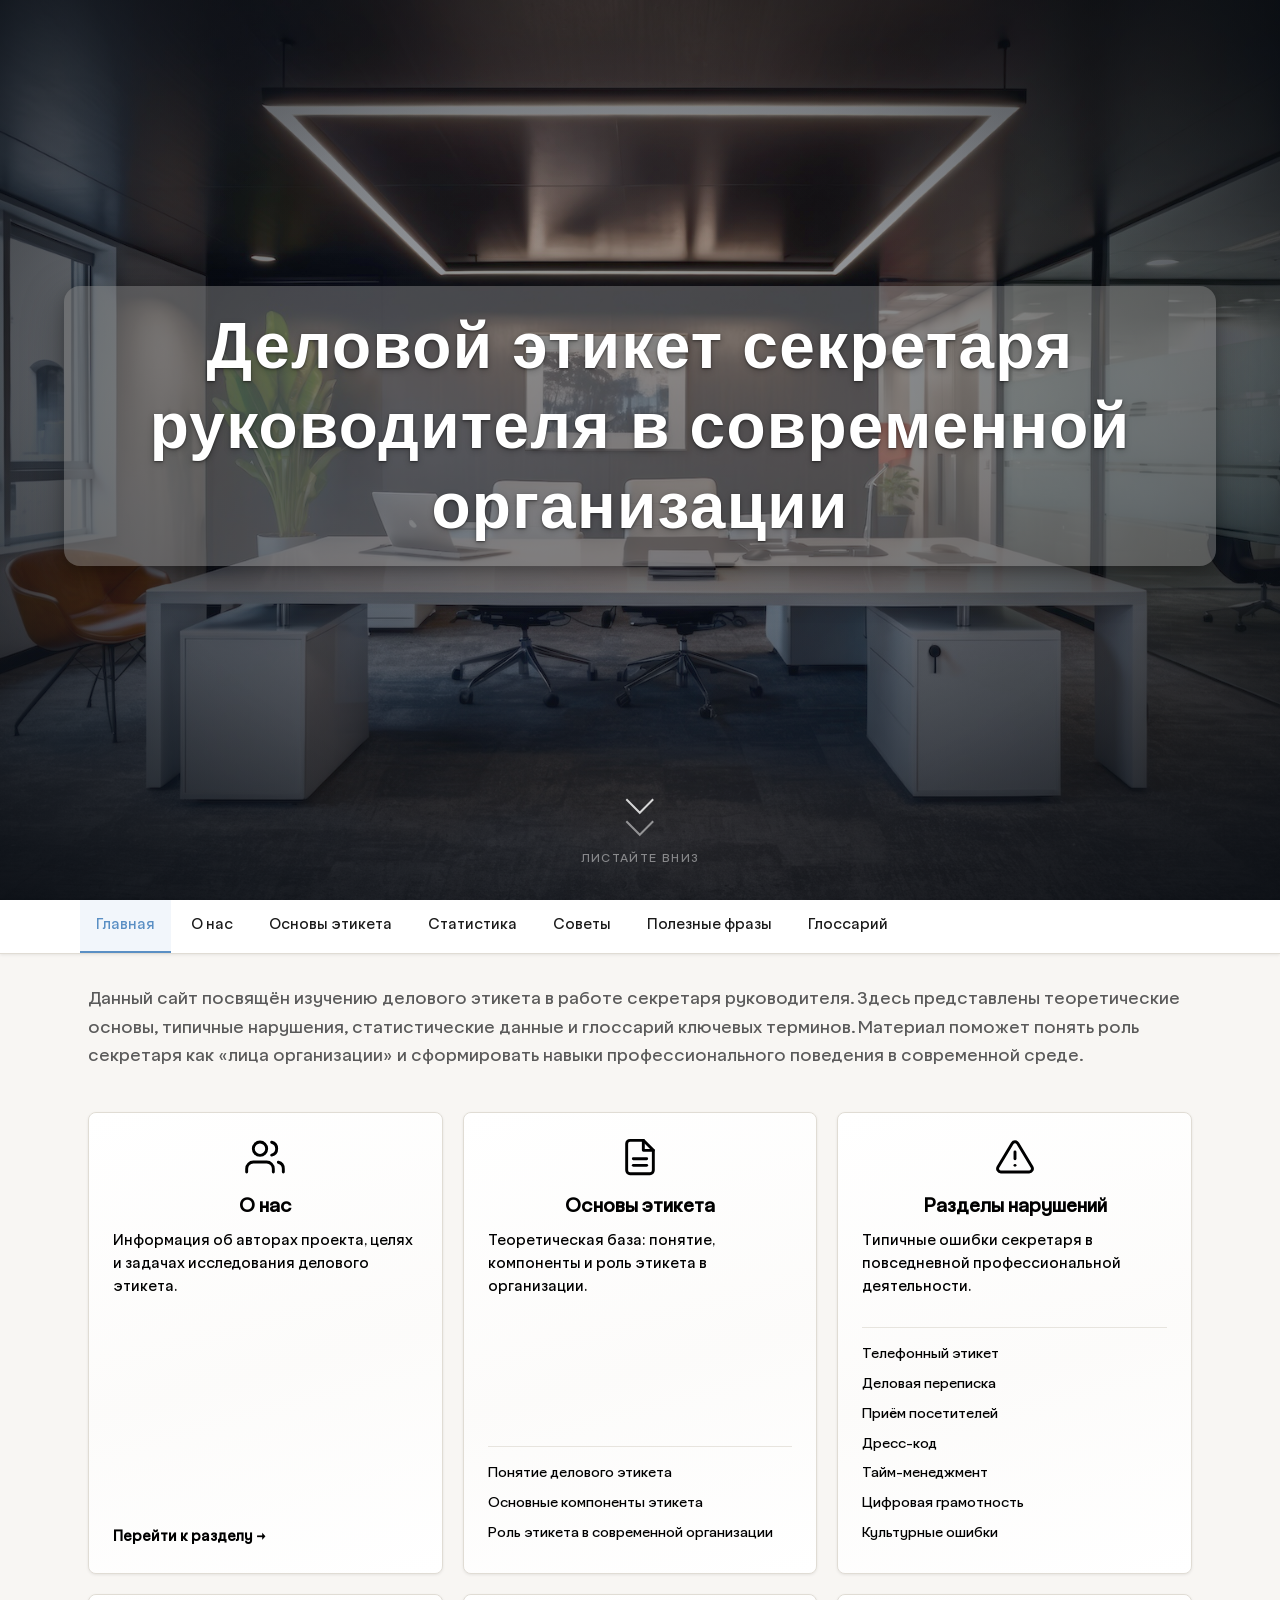
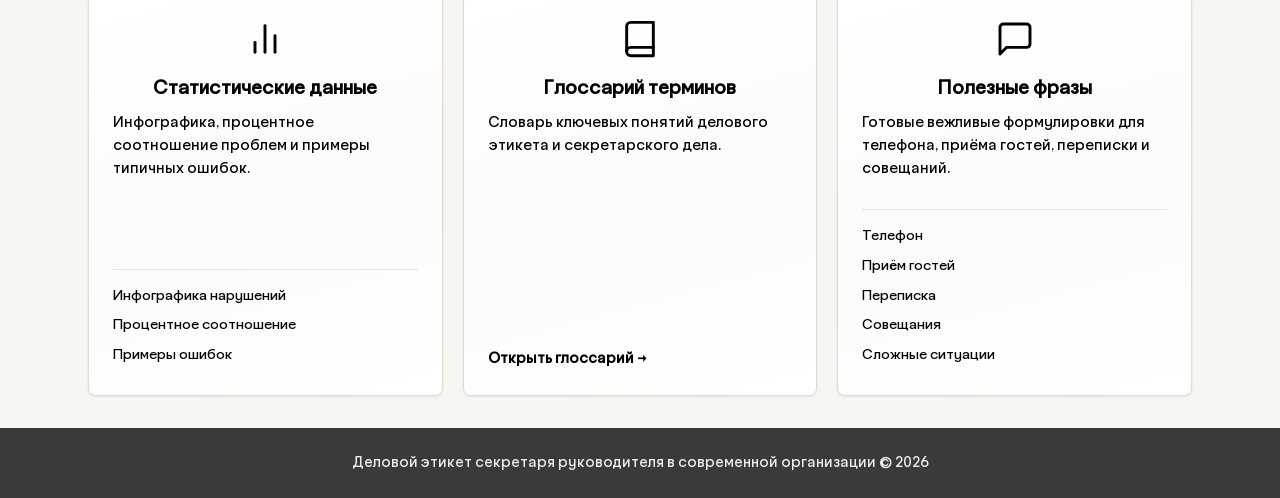
==== index.html @ c343a9f8 "Add files via upload" ====
<!DOCTYPE html>
<html lang="ru">
<head>
  <meta charset="UTF-8">
  <meta name="viewport" content="width=device-width, initial-scale=1.0, viewport-fit=cover">
  <title>Деловой этикет секретаря руководителя</title>
  <link rel="stylesheet" href="styles.css">
</head>
<body class="page-home">
  <header class="hero-splash" aria-label="Главный экран">
    <div class="hero-splash__bg" aria-hidden="true"></div>
    <div class="hero-splash__content">
      <div class="hero-splash__title-box">
        <h1 class="hero-splash__title">Деловой этикет секретаря руководителя в современной организации</h1>
      </div>
    </div>
    <a href="#site-content" class="hero-splash__scroll" aria-label="Прокрутить вниз к содержимому">
      <span class="hero-splash__scroll-arrows" aria-hidden="true">
        <span class="hero-splash__scroll-icon"></span>
        <span class="hero-splash__scroll-icon"></span>
      </span>
      <span class="hero-splash__scroll-text">Листайте вниз</span>
    </a>
  </header>

  <div id="site-content" class="page-home__body">
    <nav class="site-nav" aria-label="Основная навигация">
      <div class="site-nav__inner">
        <button class="site-nav__toggle" aria-label="Открыть меню" aria-expanded="false">☰</button>
        <ul class="site-nav__list">
          <li><a class="site-nav__link site-nav__link--active" href="index.html">Главная</a></li>
          <li><a class="site-nav__link" href="pages/about.html">О нас</a></li>
          <li><a class="site-nav__link" href="pages/etiquette.html">Основы этикета</a></li>
          
          <li><a class="site-nav__link" href="pages/statistics.html">Статистика</a></li>
          
          <li><a class="site-nav__link" href="pages/violations.html">Советы</a></li>
          <li><a class="site-nav__link" href="pages/phrases.html">Полезные фразы</a></li>
          <li><a class="site-nav__link" href="pages/glossary.html">Глоссарий</a></li>
        </ul>
      </div>
    </nav>

    <main class="main">
      <section class="hero">
        <p class="hero__text">
          Данный сайт посвящён изучению делового этикета в работе секретаря руководителя.
          Здесь представлены теоретические основы, типичные нарушения, статистические данные
          и глоссарий ключевых терминов. Материал поможет понять роль секретаря как «лица
          организации» и сформировать навыки профессионального поведения в современной среде.
        </p>
      </section>

      <section class="section-grid" aria-label="Навигация по разделам">
        <article class="section-card section-card--about">
          <div class="section-card__icon" aria-hidden="true">
            <svg viewBox="0 0 24 24"><path d="M17 21v-2a4 4 0 0 0-4-4H5a4 4 0 0 0-4 4v2"/><circle cx="9" cy="7" r="4"/><path d="M23 21v-2a4 4 0 0 0-3-3.87"/><path d="M16 3.13a4 4 0 0 1 0 7.75"/></svg>
          </div>
          <h2 class="section-card__title">О нас</h2>
          <p class="section-card__desc">Информация об авторах проекта, целях и задачах исследования делового этикета.</p>
          <a class="section-card__link" href="pages/about.html">Перейти к разделу →</a>
        </article>

        <article class="section-card section-card--etiquette">
          <div class="section-card__icon" aria-hidden="true">
            <svg viewBox="0 0 24 24"><path d="M14 2H6a2 2 0 0 0-2 2v16a2 2 0 0 0 2 2h12a2 2 0 0 0 2-2V8z"/><polyline points="14 2 14 8 20 8"/><line x1="16" y1="13" x2="8" y2="13"/><line x1="16" y1="17" x2="8" y2="17"/></svg>
          </div>
          <h2 class="section-card__title">Основы этикета</h2>
          <p class="section-card__desc">Теоретическая база: понятие, компоненты и роль этикета в организации.</p>
          <ul class="section-card__sublist">
            <li><a href="pages/etiquette.html#concept">Понятие делового этикета</a></li>
            <li><a href="pages/etiquette.html#components">Основные компоненты этикета</a></li>
            <li><a href="pages/etiquette.html#role">Роль этикета в современной организации</a></li>
          </ul>
        </article>

        <article class="section-card section-card--violations">
          <div class="section-card__icon" aria-hidden="true">
            <svg viewBox="0 0 24 24"><path d="M10.29 3.86 1.82 18a2 2 0 0 0 1.71 3h16.94a2 2 0 0 0 1.71-3L13.71 3.86a2 2 0 0 0-3.42 0z"/><line x1="12" y1="9" x2="12" y2="13"/><line x1="12" y1="17" x2="12.01" y2="17"/></svg>
          </div>
          <h2 class="section-card__title">Разделы нарушений</h2>
          <p class="section-card__desc">Типичные ошибки секретаря в повседневной профессиональной деятельности.</p>
          <ul class="section-card__sublist">
            <li><a href="pages/violations.html#phone">Телефонный этикет</a></li>
            <li><a href="pages/violations.html#correspondence">Деловая переписка</a></li>
            <li><a href="pages/violations.html#reception">Приём посетителей</a></li>
            <li><a href="pages/violations.html#dresscode">Дресс-код</a></li>
            <li><a href="pages/violations.html#timemanagement">Тайм-менеджмент</a></li>
            <li><a href="pages/violations.html#digital">Цифровая грамотность</a></li>
            <li><a href="pages/violations.html#cultural">Культурные ошибки</a></li>
          </ul>
        </article>

        <article class="section-card section-card--statistics">
          <div class="section-card__icon" aria-hidden="true">
            <svg viewBox="0 0 24 24"><line x1="18" y1="20" x2="18" y2="10"/><line x1="12" y1="20" x2="12" y2="4"/><line x1="6" y1="20" x2="6" y2="14"/></svg>
          </div>
          <h2 class="section-card__title">Статистические данные</h2>
          <p class="section-card__desc">Инфографика, процентное соотношение проблем и примеры типичных ошибок.</p>
          <ul class="section-card__sublist">
            <li><a href="pages/statistics.html#infographic">Инфографика нарушений</a></li>
            <li><a href="pages/statistics.html#charts">Процентное соотношение</a></li>
            <li><a href="pages/statistics.html#examples">Примеры ошибок</a></li>
          </ul>
        </article>

        <article class="section-card section-card--glossary">
          <div class="section-card__icon" aria-hidden="true">
            <svg viewBox="0 0 24 24"><path d="M4 19.5A2.5 2.5 0 0 1 6.5 17H20"/><path d="M6.5 2H20v20H6.5A2.5 2.5 0 0 1 4 19.5v-15A2.5 2.5 0 0 1 6.5 2z"/></svg>
          </div>
          <h2 class="section-card__title">Глоссарий терминов</h2>
          <p class="section-card__desc">Словарь ключевых понятий делового этикета и секретарского дела.</p>
          <a class="section-card__link" href="pages/glossary.html">Открыть глоссарий →</a>
        </article>

        <article class="section-card section-card--phrases">
          <div class="section-card__icon" aria-hidden="true">
            <svg viewBox="0 0 24 24"><path d="M21 15a2 2 0 0 1-2 2H7l-4 4V5a2 2 0 0 1 2-2h14a2 2 0 0 1 2 2z"/></svg>
          </div>
          <h2 class="section-card__title">Полезные фразы</h2>
          <p class="section-card__desc">Готовые вежливые формулировки для телефона, приёма гостей, переписки и совещаний.</p>
          <ul class="section-card__sublist">
            <li><a href="pages/phrases.html#phone">Телефон</a></li>
            <li><a href="pages/phrases.html#reception">Приём гостей</a></li>
            <li><a href="pages/phrases.html#email">Переписка</a></li>
            <li><a href="pages/phrases.html#meetings">Совещания</a></li>
            <li><a href="pages/phrases.html#difficult">Сложные ситуации</a></li>
          </ul>
        </article>
      </section>
    </main>

    <footer class="site-footer">
      <p class="site-footer__copy">Деловой этикет секретаря руководителя в современной организации © 2026</p>
    </footer>
  </div>

  <script src="script.js"></script>
</body>
</html>
---- styles.css ----
/* Положите файлы шрифтов в папку fonts/ (см. имена в @font-face ниже) */
@font-face {
  font-family: "The Bold Font Pro (Cyr-Lat)";
  src:
    url("fonts/TheBoldFontPro-CyrLat.woff2") format("woff2"),
    url("fonts/TheBoldFontPro-CyrLat.woff") format("woff"),
    url("fonts/TheBoldFontPro-CyrLat.ttf") format("truetype"),
    url("fonts/bold-font-pro-cyr-lat.ttf") format("truetype");
  font-weight: 700;
  font-style: normal;
  font-display: swap;
}

@font-face {
  font-family: "Aktifo A";
  src: url("fonts/osnovnoi.TTF") format("truetype");
  font-weight: 400;
  font-style: normal;
  font-display: swap;
}

:root {
  --color-primary: #2c3e50;
  --color-primary-light: #34495e;
  --color-accent: #5a8fc4;
  --color-accent-hover: #4682b4;
  --color-accent-light: #a8c8e8;
  --color-soft-blue: #5a8fc4;
  --color-soft-blue-hover: #4682b4;
  --color-gradient-dark: #4a5f73;
  --color-gradient-mid: #5a8fc4;
  --color-gradient-light: #8eb5dc;
  --color-bg: #f8f6f3;
  --color-surface: #ffffff;
  --color-text: #1a1a1a;
  --color-text-muted: #5a5a5a;
  --color-border: #e0dcd4;
  --shadow-sm: 0 1px 3px rgba(0, 0, 0, 0.08);
  --shadow-md: 0 4px 12px rgba(0, 0, 0, 0.1);
  --radius: 8px;
  --max-width: 72rem;
  --font-heading: "The Bold Font Pro (Cyr-Lat)", "Arial Black", sans-serif;
  --font-body: "Aktifo A", "Segoe UI", system-ui, sans-serif;
}

*,
*::before,
*::after {
  box-sizing: border-box;
  margin: 0;
  padding: 0;
}

html {
  scroll-behavior: smooth;
  -webkit-text-size-adjust: 100%;
  text-size-adjust: 100%;
}

body {
  font-family: var(--font-body);
  line-height: 1.6;
  color: var(--color-text);
  background-color: var(--color-bg);
  min-height: 100vh;
  min-height: 100dvh;
  display: flex;
  flex-direction: column;
  overflow-x: hidden;
}

a {
  color: var(--color-primary);
  text-decoration: none;
  transition: color 0.2s;
}

a:hover {
  color: var(--color-accent);
}

img {
  max-width: 100%;
  height: auto;
}

/* Header */
.site-header {
  padding: 2.5rem 1.5rem;
  text-align: center;
  background: linear-gradient(135deg, var(--color-primary) 0%, var(--color-primary-light) 100%);
  color: #fff;
}

.site-header--compact {
  padding: 1.5rem;
}

.site-header__title {
  max-width: 52rem;
  margin: 0 auto;
  font-family: var(--font-heading);
  font-size: clamp(1.35rem, 4vw, 2.1rem);
  font-weight: 600;
  letter-spacing: 0.02em;
  line-height: 1.3;
}

.site-header__subtitle {
  margin-top: 0.75rem;
  font-size: 1rem;
  opacity: 0.9;
  font-weight: 400;
}

/* Homepage fullscreen hero */
.page-home {
  overflow-x: hidden;
}

.hero-splash {
  position: relative;
  min-height: 100vh;
  min-height: 100dvh;
  display: flex;
  align-items: center;
  justify-content: center;
  overflow: hidden;
}

.hero-splash__bg {
  position: absolute;
  inset: 0;
  background-color: #1a2530;
  background-image:
    radial-gradient(ellipse 85% 75% at 50% 45%, transparent 25%, rgba(10, 14, 20, 0.92) 100%),
    radial-gradient(ellipse 100% 100% at 50% 50%, transparent 40%, rgba(0, 0, 0, 0.55) 100%),
    linear-gradient(180deg, rgba(15, 22, 32, 0.35) 0%, rgba(15, 22, 32, 0.65) 100%),
    url("images/hero-office.jpg"),
    url("images/hero-office.svg"),
    url("https://images.unsplash.com/photo-1497366216548-37526070297c?w=1920&q=80");
  background-size: cover;
  background-position: center;
  background-repeat: no-repeat;
}

.hero-splash__content {
  position: relative;
  z-index: 1;
  display: flex;
  align-items: center;
  justify-content: center;
  width: 100%;
  padding: 2rem 1.5rem 5rem;
  text-align: center;
}

.hero-splash__title-box {
  width: min(92vw, 72rem);
  max-width: none;
  margin: 0 auto;
  padding: 1.25rem 2.5rem;
  background-color: rgba(128, 128, 128, 0.5);
  border-radius: 16px;
  box-shadow:
    0 12px 40px rgba(0, 0, 0, 0.35),
    0 4px 12px rgba(0, 0, 0, 0.2);
}

.hero-splash__title {
  margin: 0;
  font-family: var(--font-heading);
  font-size: clamp(3rem, 5vw, 4rem);
  font-weight: 600;
  line-height: 1.25;
  letter-spacing: 0.02em;
  color: #fff;
  text-shadow:
    0 1px 2px rgba(0, 0, 0, 0.45),
    0 2px 6px rgba(0, 0, 0, 0.25);
}

.hero-splash__scroll {
  position: absolute;
  bottom: 2rem;
  left: 50%;
  z-index: 2;
  transform: translateX(-50%);
  display: flex;
  flex-direction: column;
  align-items: center;
  gap: 0;
  color: rgba(255, 255, 255, 0.9);
  text-decoration: none;
  transition: color 0.2s, transform 0.2s;
}

.hero-splash__scroll:hover {
  color: var(--color-accent);
  transform: translateX(-50%) translateY(4px);
}

.hero-splash__scroll-arrows {
  display: flex;
  flex-direction: column;
  align-items: center;
  gap: 0.15rem;
  animation: hero-scroll-bounce 2s ease-in-out infinite;
}

.hero-splash__scroll-icon {
  display: block;
  width: 20px;
  height: 20px;
  border-right: 2px solid currentColor;
  border-bottom: 2px solid currentColor;
  transform: rotate(45deg);
  opacity: 0.9;
}

.hero-splash__scroll-icon:last-child {
  opacity: 0.55;
}

.hero-splash__scroll-text {
  margin-top: 1.1rem;
  font-size: 0.7rem;
  text-transform: uppercase;
  letter-spacing: 0.12em;
  color: rgba(255, 255, 255, 0.45);
  transition: color 0.2s;
}

.hero-splash__scroll:hover .hero-splash__scroll-text {
  color: rgba(142, 181, 220, 0.9);
}

@keyframes hero-scroll-bounce {
  0%,
  100% {
    transform: translateY(0);
    opacity: 1;
  }
  50% {
    transform: translateY(5px);
    opacity: 0.55;
  }
}

/* Узкая шапка на внутренних страницах (как на главной) */
.hero-splash--strip {
  container-type: inline-size;
  min-height: 0;
  height: clamp(8.5rem, 16vw, 11.5rem);
}

.hero-splash--strip .hero-splash__content {
  padding: 1rem 1.25rem;
}

.hero-splash--strip .hero-splash__title-box {
  padding: 0;
  border-radius: 0;
  width: 100%;
  max-width: none;
  background-color: transparent;
  box-shadow: none;
}

.hero-splash--strip .hero-splash__title {
  white-space: nowrap;
  font-size: clamp(0.75rem, 2.5vw, 2.25rem);
  font-size: clamp(0.75rem, 1.85cqi, 2.25rem);
  line-height: 1.2;
}

.page-home__body {
  flex: 1;
  display: flex;
  flex-direction: column;
  min-height: 0;
}

.page-home .site-nav {
  position: sticky;
  top: 0;
}

/* Navigation */
.site-nav {
  background: var(--color-surface);
  border-bottom: 1px solid var(--color-border);
  box-shadow: var(--shadow-sm);
  position: sticky;
  top: 0;
  z-index: 100;
}

.site-nav__inner {
  max-width: var(--max-width);
  margin: 0 auto;
  padding: 0 1rem;
  display: flex;
  align-items: center;
  justify-content: space-between;
}

.site-nav__toggle {
  display: none;
  background: none;
  border: none;
  font-size: 1.5rem;
  cursor: pointer;
  padding: 0.75rem;
  min-width: 2.75rem;
  min-height: 2.75rem;
  color: var(--color-primary);
  flex-shrink: 0;
}

.site-nav__list {
  list-style: none;
  display: flex;
  flex-wrap: wrap;
  gap: 0.25rem;
  width: 100%;
}

.site-nav__link {
  display: block;
  padding: 0.875rem 1rem;
  font-size: 0.9rem;
  font-weight: 500;
  color: var(--color-text);
  border-bottom: 2px solid transparent;
  transition: border-color 0.2s, color 0.2s, transform 0.2s, background 0.2s;
}

.site-nav__link:hover,
.site-nav__link--active {
  color: var(--color-accent);
  border-bottom-color: var(--color-accent);
  background: rgba(90, 143, 196, 0.08);
}

.site-nav__link:hover {
  transform: translateY(-1px);
}

/* Main layout */
.main {
  flex: 1;
  max-width: var(--max-width);
  margin: 0 auto;
  padding: 2rem 1.5rem;
  width: 100%;
}

.main--with-sidebar {
  display: grid;
  grid-template-columns: 14rem 1fr;
  gap: 2rem;
  align-items: start;
}

/* Hero / intro */
.hero {
  margin-bottom: 2.5rem;
}

.hero__text {
  width: 100%;
  max-width: none;
  margin: 0 0 1.5rem;
  font-size: 1.05rem;
  color: var(--color-text-muted);
  line-height: 1.7;
  text-align: left;
  transition: color 0.2s ease;
}

/* Section cards on homepage */
.section-grid {
  display: grid;
  grid-template-columns: repeat(auto-fill, minmax(280px, 1fr));
  gap: 1.25rem;
}

.section-card {
  position: relative;
  overflow: hidden;
  color: #000;
  background-color: var(--color-surface);
  border: 1px solid var(--color-border);
  border-radius: var(--radius);
  padding: 1.5rem;
  box-shadow: var(--shadow-sm);
  transition: transform 0.3s ease, box-shadow 0.3s ease, border-color 0.3s ease;
  display: flex;
  flex-direction: column;
  isolation: isolate;
}

.section-card::before {
  content: "";
  position: absolute;
  inset: 0;
  z-index: -2;
  background-image: url("images/cards/panorama.jpg");
  background-repeat: no-repeat;
  /* Одно фото, 6 карточек в столбик (мобильные) */
  background-size: 100% 600%;
  opacity: 1;
}

.section-card::after {
  content: "";
  position: absolute;
  inset: 0;
  z-index: -1;
  background: linear-gradient(
    165deg,
    rgba(255, 255, 255, 0.55) 0%,
    rgba(248, 246, 243, 0.42) 55%,
    rgba(255, 255, 255, 0.5) 100%
  );
  transition: background 0.25s;
}

.section-card:hover::after {
  background: linear-gradient(
    165deg,
    rgba(255, 255, 255, 0.45) 0%,
    rgba(248, 246, 243, 0.32) 55%,
    rgba(255, 255, 255, 0.4) 100%
  );
}

.section-card:hover {
  transform: translateY(-6px);
  box-shadow: 0 12px 28px rgba(74, 95, 115, 0.18);
  border-color: var(--color-accent-light);
}

.section-card:active {
  transform: translateY(-2px);
}

/* Позиция фрагмента общего панорамного фото (порядок = порядок карточек в HTML) */
.section-card--about::before {
  background-position: 0% 0%;
}

.section-card--etiquette::before {
  background-position: 0% 20%;
}

.section-card--violations::before {
  background-position: 0% 40%;
}

.section-card--statistics::before {
  background-position: 0% 60%;
}

.section-card--glossary::before {
  background-position: 0% 80%;
}

.section-card--phrases::before {
  background-position: 0% 100%;
}

/* 2 колонки × 3 ряда */
@media (min-width: 640px) {
  .section-card::before {
    background-size: 200% 300%;
  }

  .section-card--about::before {
    background-position: 0% 0%;
  }

  .section-card--etiquette::before {
    background-position: 100% 0%;
  }

  .section-card--violations::before {
    background-position: 0% 50%;
  }

  .section-card--statistics::before {
    background-position: 100% 50%;
  }

  .section-card--glossary::before {
    background-position: 0% 100%;
  }

  .section-card--phrases::before {
    background-position: 100% 100%;
  }
}

/* 3 колонки × 2 ряда */
@media (min-width: 960px) {
  .section-card::before {
    background-size: 300% 200%;
  }

  .section-card--about::before {
    background-position: 0% 0%;
  }

  .section-card--etiquette::before {
    background-position: 50% 0%;
  }

  .section-card--violations::before {
    background-position: 100% 0%;
  }

  .section-card--statistics::before {
    background-position: 0% 100%;
  }

  .section-card--glossary::before {
    background-position: 50% 100%;
  }

  .section-card--phrases::before {
    background-position: 100% 100%;
  }
}

.section-card__icon {
  display: flex;
  align-items: center;
  justify-content: center;
  width: 100%;
  margin-bottom: 1rem;
  color: #000;
}

.section-card__icon svg {
  width: 2.5rem;
  height: 2.5rem;
  stroke: currentColor;
  fill: none;
  stroke-width: 1.75;
  stroke-linecap: round;
  stroke-linejoin: round;
  transition: transform 0.35s ease, color 0.25s ease;
}

.section-card:hover .section-card__icon svg {
  transform: scale(1.15) rotate(-4deg);
  color: var(--color-accent);
}

.section-card__title {
  font-family: var(--font-body);
  font-size: 1.15rem;
  font-weight: 700;
  margin-bottom: 0.5rem;
  color: #000;
  text-align: center;
}

.section-card__desc {
  font-size: 0.9rem;
  color: #000;
  flex: 1;
  margin-bottom: 1rem;
}

.section-card__link {
  font-size: 0.875rem;
  font-weight: 700;
  color: #000;
}

.section-card__link:hover {
  color: #000;
  text-decoration: underline;
}

.section-card__sublist {
  list-style: none;
  margin-top: 0.75rem;
  padding-top: 0.75rem;
  border-top: 1px solid rgba(224, 220, 212, 0.75);
}

.section-card__sublist li {
  font-size: 0.85rem;
  padding: 0.25rem 0;
}

.section-card__sublist a {
  color: #000;
  font-weight: 500;
}

.section-card__sublist a:hover {
  color: #000;
  text-decoration: underline;
}

/* Content blocks */
.content-block {
  background: var(--color-surface);
  border: 1px solid var(--color-border);
  border-radius: var(--radius);
  padding: 1.75rem;
  margin-bottom: 1.5rem;
  box-shadow: var(--shadow-sm);
  transition: transform 0.3s ease, box-shadow 0.3s ease, border-color 0.3s ease;
}

.content-block:hover {
  transform: translateY(-4px);
  box-shadow: 0 10px 24px rgba(74, 95, 115, 0.14);
  border-color: var(--color-accent-light);
}

.content-block h2 {
  font-family: var(--font-body);
  font-size: 1.5rem;
  color: var(--color-primary);
  margin-bottom: 1rem;
  padding-bottom: 0.5rem;
  border-bottom: 2px solid var(--color-accent);
}

body.page-about .content-block h2 {
  border-bottom: none;
  padding-bottom: 0;
}

.content-block h2 + p,
.content-block h2 + ul,
.content-block h2 + ol {
  margin-top: 0;
}

.content-block h2:not(:first-child) {
  margin-top: 1.5rem;
}

.content-block h3 {
  font-family: var(--font-body);
  font-size: 1.15rem;
  color: var(--color-primary-light);
  margin: 1.25rem 0 0.5rem;
}

.content-block p {
  margin-bottom: 0.75rem;
  color: var(--color-text-muted);
}

.content-block ul,
.content-block ol {
  margin: 0.5rem 0 1rem 1.25rem;
  color: var(--color-text-muted);
}

.content-block li {
  margin-bottom: 0.35rem;
}

.page-title {
  font-family: var(--font-body);
  font-size: 1.75rem;
  color: var(--color-primary);
  margin-bottom: 1.5rem;
  transition: color 0.2s ease;
}

/* Sidebar sub-navigation */
.sidebar-nav {
  background: var(--color-surface);
  border: 1px solid var(--color-border);
  border-radius: var(--radius);
  padding: 1rem;
  position: sticky;
  top: 4.5rem;
}

.sidebar-nav__title {
  font-size: 0.75rem;
  text-transform: uppercase;
  letter-spacing: 0.05em;
  color: var(--color-text-muted);
  margin-bottom: 0.75rem;
}

.sidebar-nav__list {
  list-style: none;
}

.sidebar-nav__link {
  display: block;
  padding: 0.5rem 0.75rem;
  font-size: 0.875rem;
  color: var(--color-text-muted);
  border-left: 2px solid transparent;
  border-radius: 0 var(--radius) var(--radius) 0;
  transition: color 0.2s, background 0.2s, border-color 0.2s, transform 0.2s;
}

.sidebar-nav__link:hover,
.sidebar-nav__link--active {
  color: var(--color-primary);
  background: rgba(90, 143, 196, 0.12);
  border-left-color: var(--color-accent);
  transform: translateX(4px);
}

/* Statistics / charts */
.stats-grid {
  display: grid;
  grid-template-columns: repeat(auto-fit, minmax(300px, 1fr));
  gap: 1.5rem;
  margin-bottom: 2rem;
}

.chart-card {
  background: var(--color-surface);
  border: 1px solid var(--color-border);
  border-radius: var(--radius);
  padding: 1.5rem;
  box-shadow: var(--shadow-sm);
  transition: transform 0.3s ease, box-shadow 0.3s ease, border-color 0.3s ease;
}

.chart-card:hover {
  transform: translateY(-4px);
  box-shadow: 0 10px 24px rgba(74, 95, 115, 0.14);
  border-color: var(--color-accent-light);
}

.chart-card h3 {
  font-family: var(--font-body);
  font-size: 1.1rem;
  color: var(--color-primary);
  margin-bottom: 1rem;
  text-align: center;
}

.chart-card canvas {
  max-height: 280px;
}

.infographic-bar {
  display: flex;
  flex-direction: column;
  gap: 0.75rem;
}

.infographic-item {
  display: grid;
  grid-template-columns: 10rem 1fr 3rem;
  align-items: center;
  gap: 0.75rem;
  padding: 0.35rem 0.5rem;
  border-radius: var(--radius);
  transition: background 0.25s ease, transform 0.25s ease;
}

.infographic-item:hover {
  background: rgba(90, 143, 196, 0.1);
  transform: translateX(6px);
}

.infographic-item__label {
  font-size: 0.85rem;
  color: var(--color-text-muted);
}

.infographic-item__track {
  height: 1.25rem;
  background: var(--color-border);
  border-radius: 999px;
  overflow: hidden;
}

.infographic-item__fill {
  height: 100%;
  background: linear-gradient(
    90deg,
    var(--color-gradient-dark),
    var(--color-gradient-mid),
    var(--color-gradient-light)
  );
  border-radius: 999px;
  transition: width 1s ease-out, filter 0.25s ease;
}

.infographic-item:hover .infographic-item__fill {
  filter: brightness(1.1);
}

.infographic-item__value {
  font-weight: 600;
  font-size: 0.9rem;
  text-align: right;
  color: var(--color-primary);
}

.error-examples {
  display: grid;
  grid-template-columns: repeat(auto-fill, minmax(240px, 1fr));
  gap: 1rem;
}

.error-example {
  background: #f0f5fa;
  border-left: 4px solid var(--color-accent);
  padding: 1rem;
  border-radius: 0 var(--radius) var(--radius) 0;
  transition: transform 0.3s ease, box-shadow 0.3s ease, border-color 0.3s ease;
  cursor: default;
}

.error-example:hover {
  transform: translateY(-3px) scale(1.02);
  box-shadow: 0 8px 20px rgba(74, 95, 115, 0.12);
  border-left-color: var(--color-gradient-light);
}

.error-example__title {
  font-weight: 600;
  font-size: 0.9rem;
  margin-bottom: 0.35rem;
  color: var(--color-primary);
}

.error-example__text {
  font-size: 0.85rem;
  color: var(--color-text-muted);
  font-style: italic;
}

/* Useful phrases */
.phrases-intro {
  margin: -0.5rem 0 1.5rem;
  color: var(--color-text-muted);
  line-height: 1.7;
}

.phrases-list {
  list-style: none;
  margin: 0;
  padding: 0;
}

.phrases-list__item {
  padding: 0.85rem 1rem;
  margin-bottom: 0.5rem;
  background: var(--color-bg);
  border-left: 3px solid var(--color-accent);
  border-radius: 0 var(--radius) var(--radius) 0;
  color: var(--color-text-muted);
  font-style: italic;
  line-height: 1.6;
  cursor: pointer;
  transition: transform 0.25s ease, background 0.25s ease, border-color 0.25s ease, box-shadow 0.25s ease;
}

.phrases-list__item:hover {
  transform: translateX(8px);
  background: #eef4fa;
  border-left-color: var(--color-gradient-light);
  box-shadow: var(--shadow-sm);
}

.phrases-list__item.is-copied {
  background: #e3eff9;
  border-left-color: var(--color-accent-hover);
}

.phrases-list__item:last-child {
  margin-bottom: 0;
}

/* Glossary */
.glossary-list {
  display: flex;
  flex-direction: column;
  gap: 1rem;
}

.glossary-term {
  background: var(--color-surface);
  border: 1px solid var(--color-border);
  border-radius: var(--radius);
  padding: 1.25rem;
  transition: transform 0.3s ease, box-shadow 0.3s ease, border-color 0.3s ease;
}

.glossary-term:hover {
  transform: translateY(-3px);
  box-shadow: 0 8px 20px rgba(74, 95, 115, 0.12);
  border-color: var(--color-accent-light);
}

.glossary-term dt {
  font-family: var(--font-body);
  font-size: 1.1rem;
  font-weight: 600;
  color: var(--color-primary);
  margin-bottom: 0.35rem;
  transition: color 0.2s ease;
}

.glossary-term:hover dt {
  color: var(--color-accent-hover);
}

.glossary-term--highlight {
  border-color: var(--color-accent);
  box-shadow: 0 0 0 2px rgba(90, 143, 196, 0.2);
}

.glossary-term dd {
  font-size: 0.95rem;
  color: var(--color-text-muted);
}

.glossary-search {
  width: 100%;
  max-width: 24rem;
  padding: 0.75rem 1rem;
  border: 1px solid var(--color-border);
  border-radius: var(--radius);
  font-size: 1rem;
  margin-bottom: 1.5rem;
  transition: border-color 0.2s ease, box-shadow 0.2s ease;
}

.glossary-search:focus {
  outline: none;
  border-color: var(--color-accent);
  box-shadow: 0 0 0 3px rgba(90, 143, 196, 0.25);
}

/* Появление блоков при прокрутке */
.reveal-on-scroll {
  opacity: 0;
  transform: translateY(28px);
  transition:
    opacity 0.65s ease,
    transform 0.65s ease,
    box-shadow 0.3s ease,
    border-color 0.3s ease;
}

.reveal-on-scroll.is-visible {
  opacity: 1;
  transform: translateY(0);
}

/* Кнопка «Наверх» */
.back-to-top {
  position: fixed;
  right: 1.25rem;
  bottom: 1.25rem;
  z-index: 100;
  width: 2.75rem;
  height: 2.75rem;
  border: none;
  border-radius: 50%;
  background: linear-gradient(
    135deg,
    var(--color-gradient-dark),
    var(--color-gradient-mid)
  );
  color: #fff;
  font-size: 1.25rem;
  line-height: 1;
  cursor: pointer;
  box-shadow: 0 4px 16px rgba(74, 95, 115, 0.35);
  opacity: 0;
  visibility: hidden;
  transform: translateY(12px);
  transition: opacity 0.3s ease, transform 0.3s ease, visibility 0.3s ease, box-shadow 0.2s ease;
}

.back-to-top.is-visible {
  opacity: 1;
  visibility: visible;
  transform: translateY(0);
}

.back-to-top:hover {
  box-shadow: 0 6px 22px rgba(74, 95, 115, 0.45);
  transform: translateY(-2px);
}

.visually-hidden {
  position: absolute;
  width: 1px;
  height: 1px;
  padding: 0;
  margin: -1px;
  overflow: hidden;
  clip: rect(0, 0, 0, 0);
  white-space: nowrap;
  border: 0;
}

/* Footer */
.site-footer {
  background: #3a3a3a;
  color: rgba(255, 255, 255, 0.92);
  text-align: center;
  padding: 1.5rem 1.25rem;
  font-size: 0.875rem;
  margin-top: auto;
}

.site-footer__copy {
  margin: 0;
}

@media (prefers-reduced-motion: reduce) {
  .reveal-on-scroll {
    opacity: 1;
    transform: none;
    transition: none;
  }

  .section-card:hover,
  .content-block:hover,
  .chart-card:hover,
  .glossary-term:hover,
  .error-example:hover {
    transform: none;
  }

  .back-to-top {
    transition: opacity 0.2s ease, visibility 0.2s ease;
  }
}

/* Responsive */
@media (max-width: 1024px) {
  .main--with-sidebar {
    grid-template-columns: 1fr;
    gap: 1.25rem;
  }

  .sidebar-nav {
    position: static;
  }
}

@media (max-width: 768px) {
  .site-nav__toggle {
    display: block;
  }

  .site-nav__inner {
    flex-wrap: wrap;
    padding: 0 0.75rem;
  }

  .site-nav__list {
    display: none;
    flex-direction: column;
    width: 100%;
    padding-bottom: 0.5rem;
    gap: 0;
  }

  .site-nav__list.is-open {
    display: flex;
  }

  .site-nav__link {
    padding: 1rem;
    font-size: 1rem;
    border-bottom: 1px solid var(--color-border);
  }

  .site-nav__link:hover {
    transform: none;
  }

  .main {
    padding: 1.25rem 1rem;
  }

  .page-title {
    font-size: 1.4rem;
    margin-bottom: 1.25rem;
  }

  .content-block {
    padding: 1.25rem;
  }

  .content-block h2 {
    font-size: 1.25rem;
  }

  .section-grid {
    grid-template-columns: 1fr;
    gap: 1rem;
  }

  .hero-splash__content {
    padding: 1.5rem 1rem 4.5rem;
  }

  .hero-splash__title-box {
    padding: 1rem 1.25rem;
    border-radius: 12px;
  }

  .hero-splash__title {
    font-size: clamp(1.35rem, 6vw, 2.25rem);
  }

  .hero-splash--strip {
    height: auto;
    min-height: 6.5rem;
  }

  .hero-splash--strip .hero-splash__content {
    padding: 1rem 0.75rem;
  }

  .hero-splash--strip .hero-splash__title {
    white-space: normal;
    font-size: clamp(0.9rem, 4.2vw, 1.35rem);
    line-height: 1.3;
  }

  .hero-splash__scroll {
    bottom: 1.25rem;
  }

  .stats-grid {
    grid-template-columns: 1fr;
  }

  .chart-card canvas {
    max-height: 240px;
  }

  .error-examples {
    grid-template-columns: 1fr;
  }

  .glossary-search {
    max-width: none;
  }

  .site-footer {
    padding: 1.25rem 1rem;
    padding-bottom: calc(1.25rem + env(safe-area-inset-bottom, 0px));
    font-size: 0.8rem;
  }

  .site-footer__copy {
    line-height: 1.5;
  }

  .back-to-top {
    right: calc(0.75rem + env(safe-area-inset-right, 0px));
    bottom: calc(0.75rem + env(safe-area-inset-bottom, 0px));
    width: 2.5rem;
    height: 2.5rem;
    font-size: 1.1rem;
  }

  .infographic-item {
    grid-template-columns: 1fr;
    gap: 0.35rem;
  }

  .infographic-item__value {
    text-align: left;
  }

  .infographic-item:hover {
    transform: none;
  }
}

@media (max-width: 480px) {
  .hero-splash__title {
    font-size: clamp(1.15rem, 5.5vw, 1.65rem);
  }

  .hero-splash--strip .hero-splash__title {
    font-size: clamp(0.8rem, 3.8vw, 1.1rem);
  }

  .section-card {
    padding: 1.15rem;
  }

  .section-card__title {
    font-size: 1.05rem;
  }

  .section-card:hover {
    transform: none;
  }

  .content-block:hover,
  .chart-card:hover,
  .glossary-term:hover,
  .error-example:hover {
    transform: none;
  }

  .phrases-list__item:hover {
    transform: none;
  }
}

@media (hover: hover) and (pointer: fine) {
  .section-card:hover {
    transform: translateY(-6px);
  }

  .content-block:hover {
    transform: translateY(-4px);
  }
}
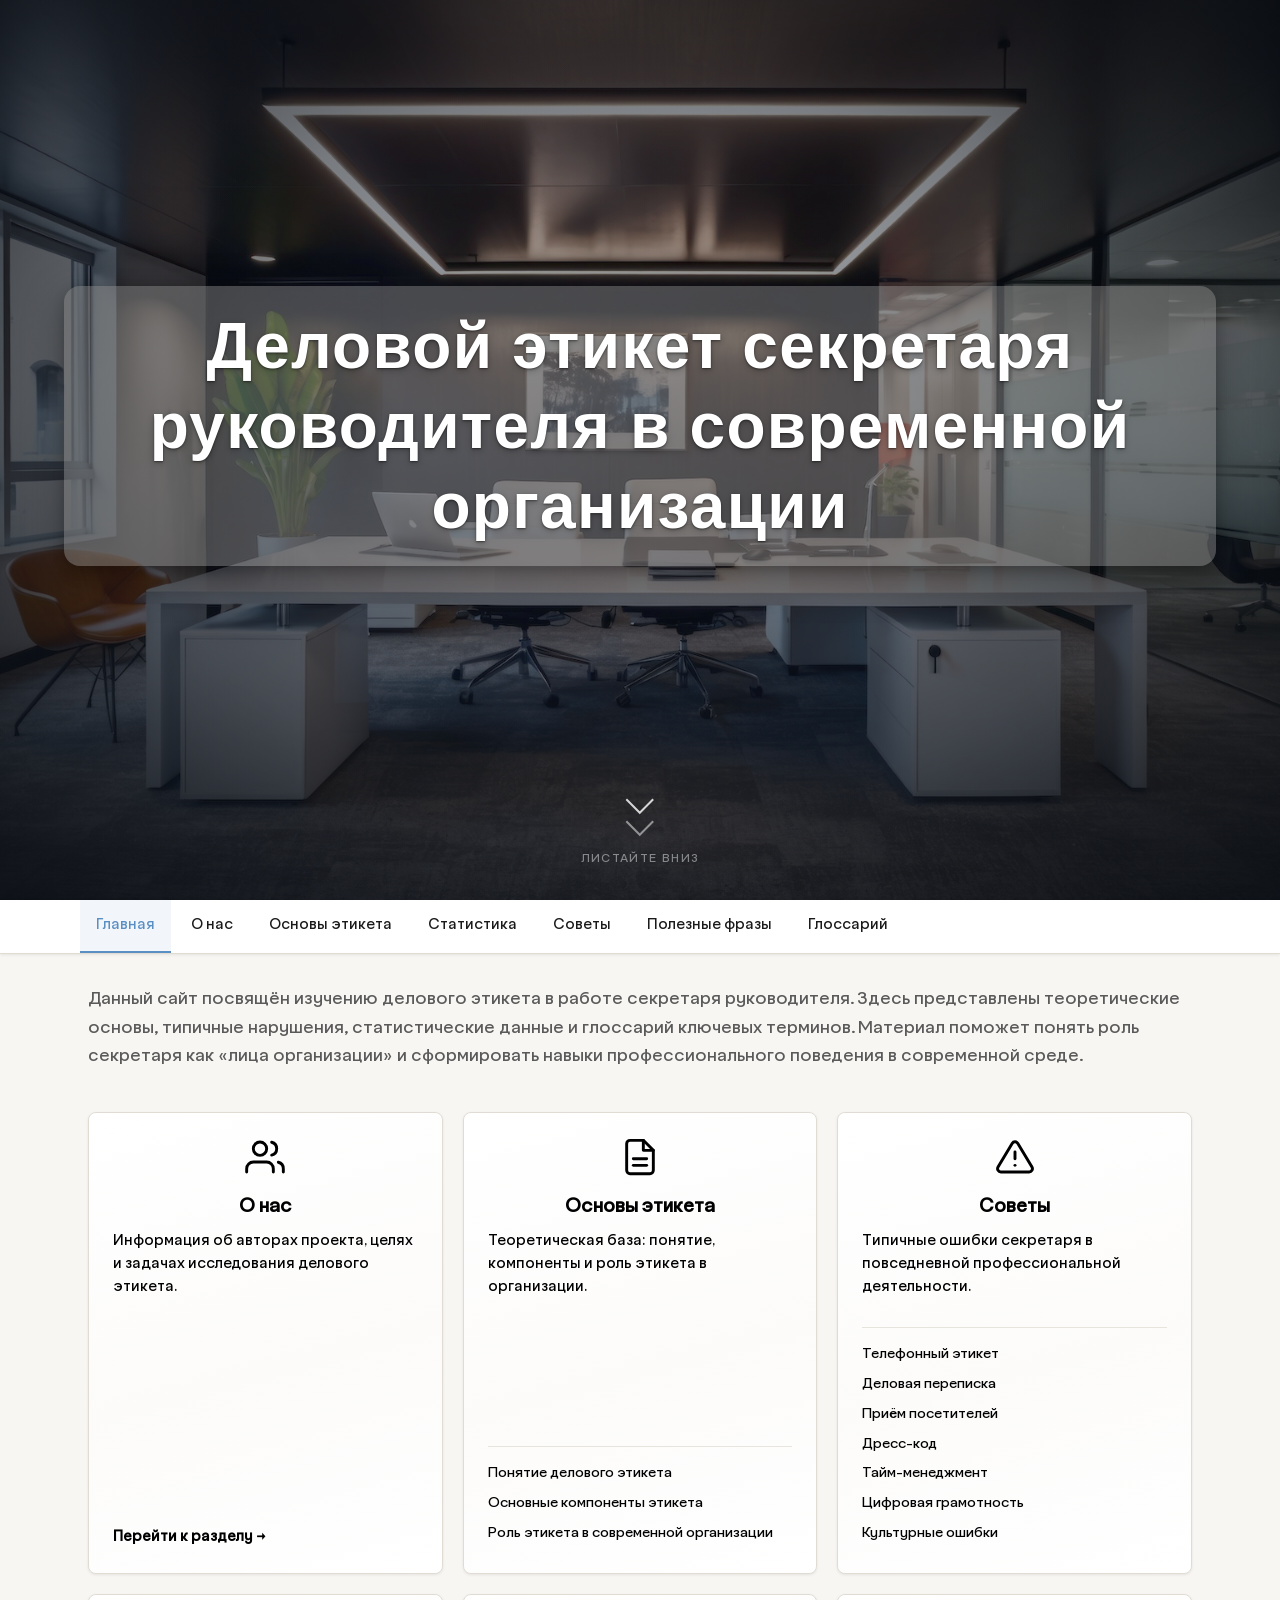
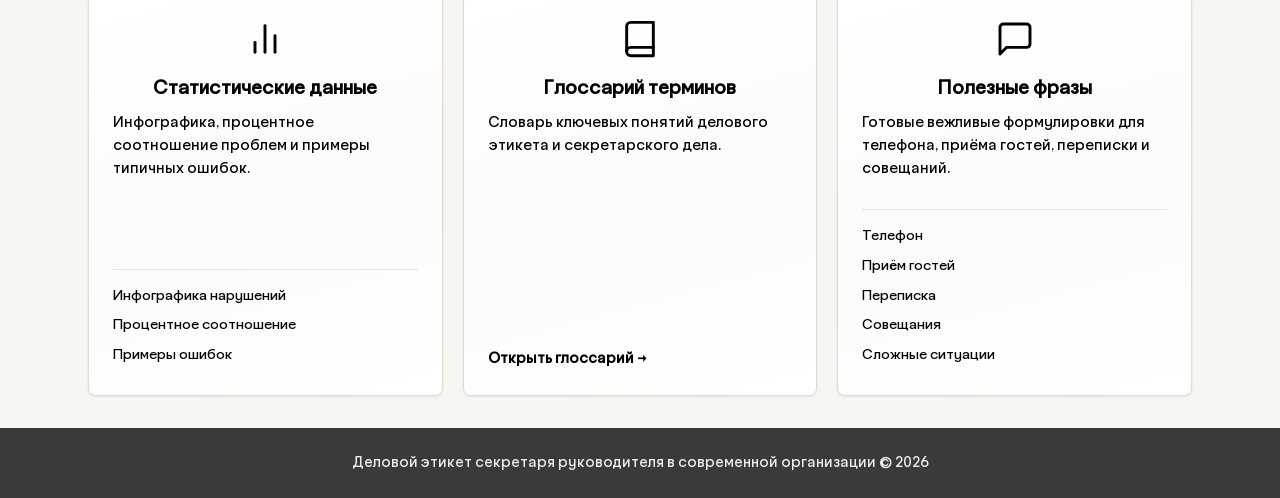
==== commit 5cb9fa45: "Add files via upload" ====
--- a/index.html
+++ b/index.html
@@ -78,7 +78,7 @@
           <div class="section-card__icon" aria-hidden="true">
             <svg viewBox="0 0 24 24"><path d="M10.29 3.86 1.82 18a2 2 0 0 0 1.71 3h16.94a2 2 0 0 0 1.71-3L13.71 3.86a2 2 0 0 0-3.42 0z"/><line x1="12" y1="9" x2="12" y2="13"/><line x1="12" y1="17" x2="12.01" y2="17"/></svg>
           </div>
-          <h2 class="section-card__title">Разделы нарушений</h2>
+          <h2 class="section-card__title">Советы</h2>
           <p class="section-card__desc">Типичные ошибки секретаря в повседневной профессиональной деятельности.</p>
           <ul class="section-card__sublist">
             <li><a href="pages/violations.html#phone">Телефонный этикет</a></li>
